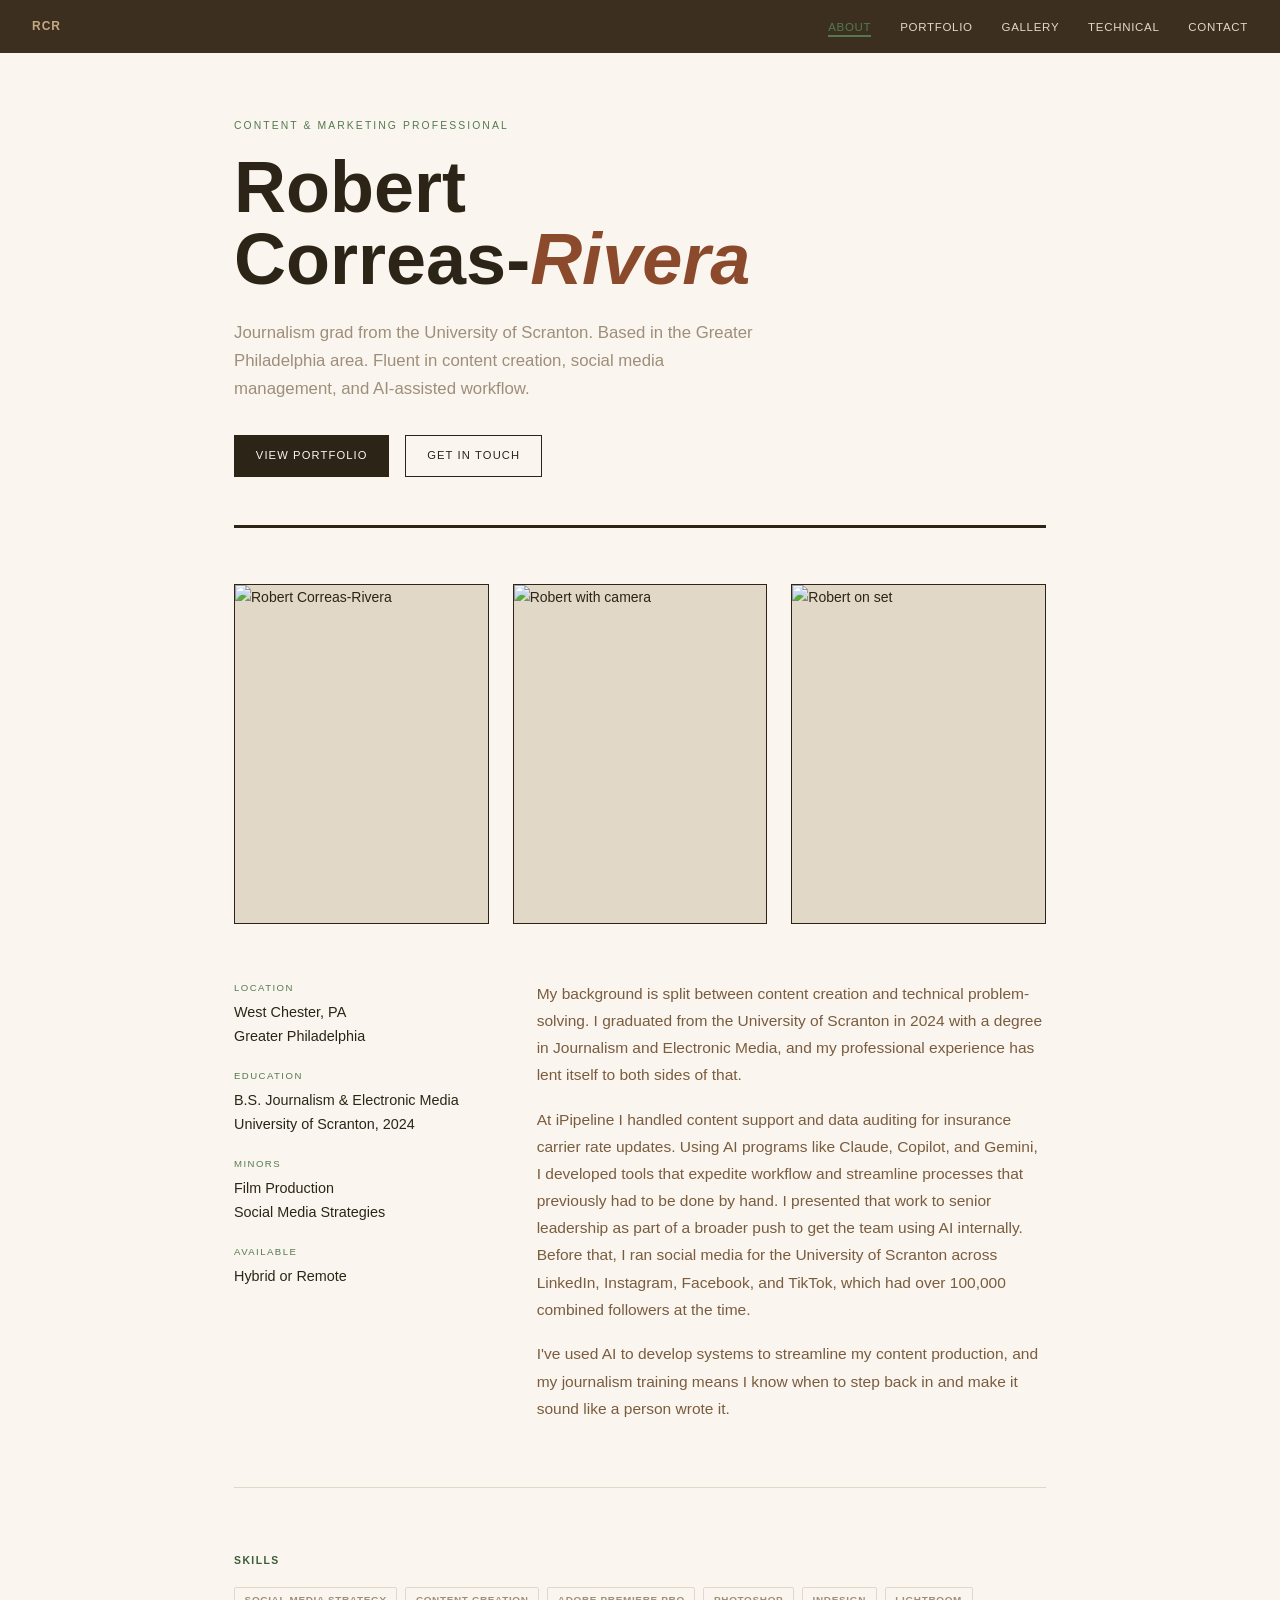
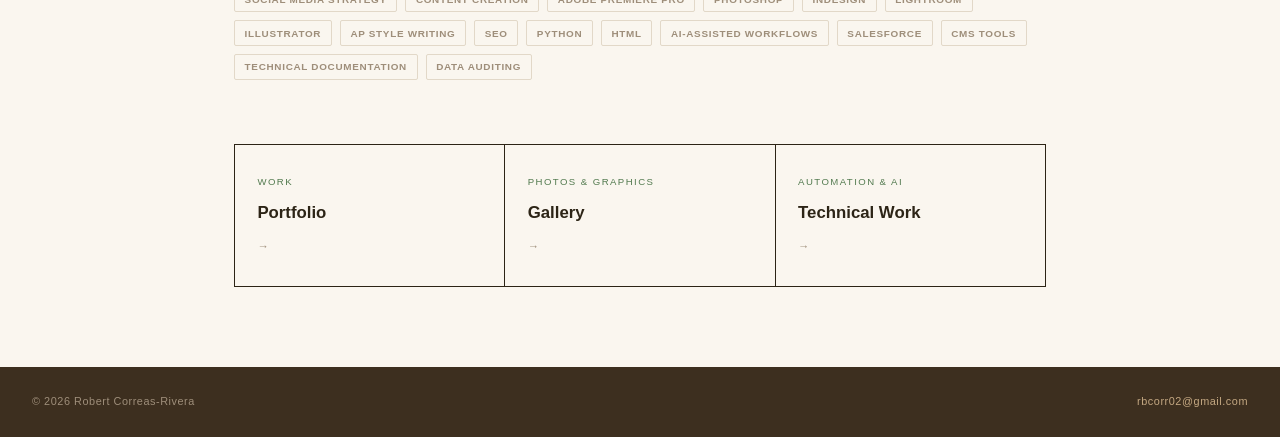
==== index.html @ 6defd9c9 "Add files via upload" ====
<!DOCTYPE html>
<html lang="en">
<head>
  <meta charset="UTF-8">
  <meta name="viewport" content="width=device-width, initial-scale=1.0">
  <title>Robert Correas-Rivera</title>
  <link rel="stylesheet" href="style.css">
  <style>
    /* ── HERO ── */
    .hero {
      padding: 4rem 0 3rem;
      border-bottom: 3px solid var(--bark);
      margin-bottom: 3.5rem;
    }

    .hero-eyebrow {
      font-family: Verdana, Geneva, Tahoma, sans-serif;
      font-size: 0.65rem;
      letter-spacing: 0.2em;
      text-transform: uppercase;
      color: var(--moss);
      margin-bottom: 1rem;
    }

    .hero h1 {
      font-size: clamp(2.4rem, 8vw, 4.5rem);
      font-weight: 700;
      line-height: 1.0;
      margin-bottom: 1.5rem;
    }

    .hero h1 em {
      font-style: italic;
      color: var(--rust);
    }

    .hero-sub {
      font-size: 1.05rem;
      color: var(--stone);
      max-width: 520px;
      line-height: 1.65;
      margin-bottom: 2rem;
    }

    .hero-cta {
      display: flex;
      gap: 1rem;
      flex-wrap: wrap;
    }

    .btn {
      font-family: Verdana, Geneva, Tahoma, sans-serif;
      font-size: 0.7rem;
      letter-spacing: 0.1em;
      text-transform: uppercase;
      text-decoration: none;
      padding: 0.65rem 1.3rem;
      border: 1.5px solid var(--bark);
      color: var(--bark);
      transition: background 0.15s, color 0.15s;
    }

    .btn:hover { background: var(--bark); color: var(--cream); }
    .btn.primary { background: var(--bark); color: var(--cream); }
    .btn.primary:hover { background: var(--rust); border-color: var(--rust); }

    /* ── ABOUT GRID ── */
    .about-grid {
      display: grid;
      grid-template-columns: 1fr 1fr 1fr;
      gap: 1.5rem;
      margin-bottom: 3.5rem;
    }

    .photo-slot {
      aspect-ratio: 3/4;
      background: var(--fog);
      border: 1.5px solid var(--bark);
      display: flex;
      align-items: center;
      justify-content: center;
      overflow: hidden;
    }

    .photo-slot img {
      width: 100%;
      height: 100%;
      object-fit: cover;
      display: block;
    }

    .photo-slot .placeholder-text {
      font-family: Verdana, Geneva, Tahoma, sans-serif;
      font-size: 0.6rem;
      color: var(--stone);
      text-align: center;
      padding: 1rem;
      letter-spacing: 0.08em;
    }

    /* ── BIO SECTION ── */
    .bio {
      display: grid;
      grid-template-columns: 1fr 2fr;
      gap: 3rem;
      margin-bottom: 4rem;
      padding-bottom: 3rem;
      border-bottom: 1.5px solid var(--fog);
    }

    .bio-sidebar {}

    .bio-sidebar .label-stack {
      display: flex;
      flex-direction: column;
      gap: 1.2rem;
    }

    .label-item {}
    .label-item .lk {
      font-family: Verdana, Geneva, Tahoma, sans-serif;
      font-size: 0.6rem;
      letter-spacing: 0.15em;
      text-transform: uppercase;
      color: var(--moss);
      display: block;
      margin-bottom: 0.2rem;
    }
    .label-item .lv {
      font-size: 0.9rem;
      color: var(--bark);
      line-height: 1.4;
    }

    .bio-body p {
      font-size: 0.97rem;
      margin-bottom: 1.1rem;
      color: var(--clay);
    }

    /* ── SKILLS ROW ── */
    .skills-section {
      margin-bottom: 4rem;
    }

    .skills-grid {
      display: flex;
      flex-wrap: wrap;
      gap: 0.5rem;
      margin-top: 1rem;
    }

    /* ── NAV CARDS ── */
    .nav-cards {
      display: grid;
      grid-template-columns: repeat(3, 1fr);
      gap: 1px;
      background: var(--bark);
      border: 1.5px solid var(--bark);
      margin-bottom: 4rem;
    }

    .nav-card {
      background: var(--cream);
      padding: 1.8rem 1.4rem;
      text-decoration: none;
      color: var(--bark);
      transition: background 0.15s;
      display: block;
    }

    .nav-card:hover { background: var(--bark); color: var(--cream); }
    .nav-card:hover .nc-label { color: var(--rust); }
    .nav-card:hover .nc-arrow { color: var(--rust); }

    .nc-label {
      font-family: Verdana, Geneva, Tahoma, sans-serif;
      font-size: 0.6rem;
      letter-spacing: 0.15em;
      text-transform: uppercase;
      color: var(--moss);
      display: block;
      margin-bottom: 0.5rem;
    }

    .nc-title {
      font-size: 1.05rem;
      font-weight: 700;
      display: block;
      margin-bottom: 0.3rem;
    }

    .nc-arrow {
      font-family: Verdana, Geneva, Tahoma, sans-serif;
      font-size: 0.7rem;
      color: var(--stone);
    }

    @media (max-width: 640px) {
      .about-grid { grid-template-columns: 1fr 1fr; }
      .about-grid .photo-slot:last-child { display: none; }
      .bio { grid-template-columns: 1fr; gap: 1.5rem; }
      .nav-cards { grid-template-columns: 1fr; }
    }
  </style>
</head>
<body>

<nav>
  <a href="index.html" class="nav-name">RCR</a>
  <ul class="nav-links">
    <li><a href="index.html" class="active">About</a></li>
    <li><a href="portfolio.html">Portfolio</a></li>
    <li><a href="gallery.html">Gallery</a></li>
    <li><a href="technical.html">Technical</a></li>
    <li><a href="contact.html">Contact</a></li>
  </ul>
</nav>

<div class="container">

  <div class="hero">
    <p class="hero-eyebrow">Content &amp; Marketing Professional</p>
    <h1>Robert<br>Correas-<em>Rivera</em></h1>
    <p class="hero-sub">Journalism grad from the University of Scranton. Based in the Greater Philadelphia area. Fluent in content creation, social media management, and AI-assisted workflow.</p>
    <div class="hero-cta">
      <a href="portfolio.html" class="btn primary">View Portfolio</a>
      <a href="contact.html" class="btn">Get in Touch</a>
    </div>
  </div>

  <!-- Photos -->
  <div class="about-grid">
    <div class="photo-slot">
      <img src="images/about-01.jpg" alt="Robert Correas-Rivera">
    </div>
    <div class="photo-slot">
      <img src="images/about-02.jpg" alt="Robert with camera">
    </div>
    <div class="photo-slot">
      <img src="images/about-03.jpg" alt="Robert on set">
    </div>
  </div>

  <!-- Bio -->
  <div class="bio">
    <div class="bio-sidebar">
      <div class="label-stack">
        <div class="label-item">
          <span class="lk">Location</span>
          <span class="lv">West Chester, PA<br>Greater Philadelphia</span>
        </div>
        <div class="label-item">
          <span class="lk">Education</span>
          <span class="lv">B.S. Journalism &amp; Electronic Media<br>University of Scranton, 2024</span>
        </div>
        <div class="label-item">
          <span class="lk">Minors</span>
          <span class="lv">Film Production<br>Social Media Strategies</span>
        </div>
        <div class="label-item">
          <span class="lk">Available</span>
          <span class="lv">Hybrid or Remote</span>
        </div>
      </div>
    </div>
    <div class="bio-body">
      <p>
        My background is split between content creation and technical problem-solving. I graduated
        from the University of Scranton in 2024 with a degree in Journalism and Electronic Media,
        and my professional experience has lent itself to both sides of that.
      </p>
      <p>
        At iPipeline I handled content support and data auditing for insurance carrier rate updates.
        Using AI programs like Claude, Copilot, and Gemini, I developed tools that expedite workflow
        and streamline processes that previously had to be done by hand. I presented that work to
        senior leadership as part of a broader push to get the team using AI internally. Before that,
        I ran social media for the University of Scranton across LinkedIn, Instagram, Facebook, and
        TikTok, which had over 100,000 combined followers at the time.
      </p>
      <p>
        I've used AI to develop systems to streamline my content production, and my journalism
        training means I know when to step back in and make it sound like a person wrote it.
      </p>
    </div>
  </div>

  <!-- Skills -->
  <div class="skills-section">
    <div class="section-label">Skills</div>
    <div class="skills-grid">
      <span class="tag light">Social Media Strategy</span>
      <span class="tag light">Content Creation</span>
      <span class="tag light">Adobe Premiere Pro</span>
      <span class="tag light">Photoshop</span>
      <span class="tag light">InDesign</span>
      <span class="tag light">Lightroom</span>
      <span class="tag light">Illustrator</span>
      <span class="tag light">AP Style Writing</span>
      <span class="tag light">SEO</span>
      <span class="tag light">Python</span>
      <span class="tag light">HTML</span>
      <span class="tag light">AI-Assisted Workflows</span>
      <span class="tag light">Salesforce</span>
      <span class="tag light">CMS Tools</span>
      <span class="tag light">Technical Documentation</span>
      <span class="tag light">Data Auditing</span>
    </div>
  </div>

  <!-- Page nav cards -->
  <div class="nav-cards">
    <a href="portfolio.html" class="nav-card">
      <span class="nc-label">Work</span>
      <span class="nc-title">Portfolio</span>
      <span class="nc-arrow">→</span>
    </a>
    <a href="gallery.html" class="nav-card">
      <span class="nc-label">Photos &amp; Graphics</span>
      <span class="nc-title">Gallery</span>
      <span class="nc-arrow">→</span>
    </a>
    <a href="technical.html" class="nav-card">
      <span class="nc-label">Automation &amp; AI</span>
      <span class="nc-title">Technical Work</span>
      <span class="nc-arrow">→</span>
    </a>
  </div>

</div>

<footer>
  <span>© 2026 Robert Correas-Rivera</span>
  <a href="contact.html">rbcorr02@gmail.com</a>
</footer>

</body>
</html>
---- style.css ----
*, *::before, *::after { box-sizing: border-box; margin: 0; padding: 0; }

:root {
  --bark:    #2c2416;
  --soil:    #3d2f1f;
  --clay:    #7a5c3e;
  --sand:    #c4a882;
  --linen:   #f0e8d8;
  --cream:   #faf6ef;
  --sage:    #6b7c5c;
  --forest:  #3a5c38;
  --moss:    #527a4f;
  --rust:    #8b4a2b;
  --stone:   #9e8e7a;
  --fog:     #e2d8c8;
}

html { scroll-behavior: smooth; }

body {
  background: var(--cream);
  color: var(--bark);
  font-family: Verdana, Geneva, Tahoma, sans-serif;
  font-size: 14px;
  line-height: 1.75;
  min-height: 100vh;
}

/* ── NAV ── */
nav {
  background: var(--soil);
  padding: 0.9rem 2rem;
  display: flex;
  align-items: center;
  justify-content: space-between;
  position: sticky;
  top: 0;
  z-index: 100;
}

.nav-name {
  font-size: 0.75rem;
  font-weight: bold;
  letter-spacing: 0.08em;
  text-transform: uppercase;
  text-decoration: none;
  color: var(--sand);
}

.nav-links {
  display: flex;
  gap: 1.8rem;
  list-style: none;
}

.nav-links a {
  font-size: 0.72rem;
  letter-spacing: 0.06em;
  text-transform: uppercase;
  text-decoration: none;
  color: var(--fog);
  transition: color 0.15s;
}

.nav-links a:hover { color: var(--sand); }
.nav-links a.active { color: var(--moss); border-bottom: 2px solid var(--moss); padding-bottom: 2px; }

/* ── CONTAINER ── */
.container {
  max-width: 860px;
  margin: 0 auto;
  padding: 0 1.5rem;
}

/* ── PAGE HEADER ── */
.page-header {
  padding: 3rem 0 2rem;
  border-bottom: 3px solid var(--clay);
  margin-bottom: 3rem;
}

.page-header .eyebrow {
  font-size: 0.68rem;
  letter-spacing: 0.14em;
  text-transform: uppercase;
  color: var(--moss);
  margin-bottom: 0.5rem;
  font-weight: bold;
}

.page-header h1 {
  font-size: clamp(1.6rem, 5vw, 2.5rem);
  font-weight: bold;
  color: var(--soil);
  line-height: 1.15;
}

/* ── SECTION LABEL ── */
.section-label {
  font-size: 0.65rem;
  letter-spacing: 0.14em;
  text-transform: uppercase;
  color: var(--forest);
  font-weight: bold;
  margin-bottom: 0.9rem;
}

/* ── TAGS ── */
.tag {
  font-size: 0.62rem;
  letter-spacing: 0.07em;
  text-transform: uppercase;
  background: var(--forest);
  color: var(--cream);
  padding: 0.2rem 0.6rem;
  border-radius: 2px;
  font-weight: bold;
}

.tag.light {
  background: transparent;
  color: var(--stone);
  border: 1px solid var(--fog);
}

/* ── FOOTER ── */
footer {
  background: var(--soil);
  padding: 1.6rem 2rem;
  margin-top: 5rem;
  display: flex;
  justify-content: space-between;
  align-items: center;
  flex-wrap: wrap;
  gap: 0.8rem;
}

footer span {
  font-size: 0.68rem;
  color: var(--stone);
  letter-spacing: 0.05em;
}

footer a {
  font-size: 0.68rem;
  color: var(--sand);
  text-decoration: none;
  letter-spacing: 0.05em;
}

footer a:hover { color: var(--cream); }

/* ── RESPONSIVE NAV ── */
@media (max-width: 540px) {
  nav { padding: 0.8rem 1rem; }
  .nav-links { gap: 1rem; }
  .nav-links a { font-size: 0.62rem; }
}
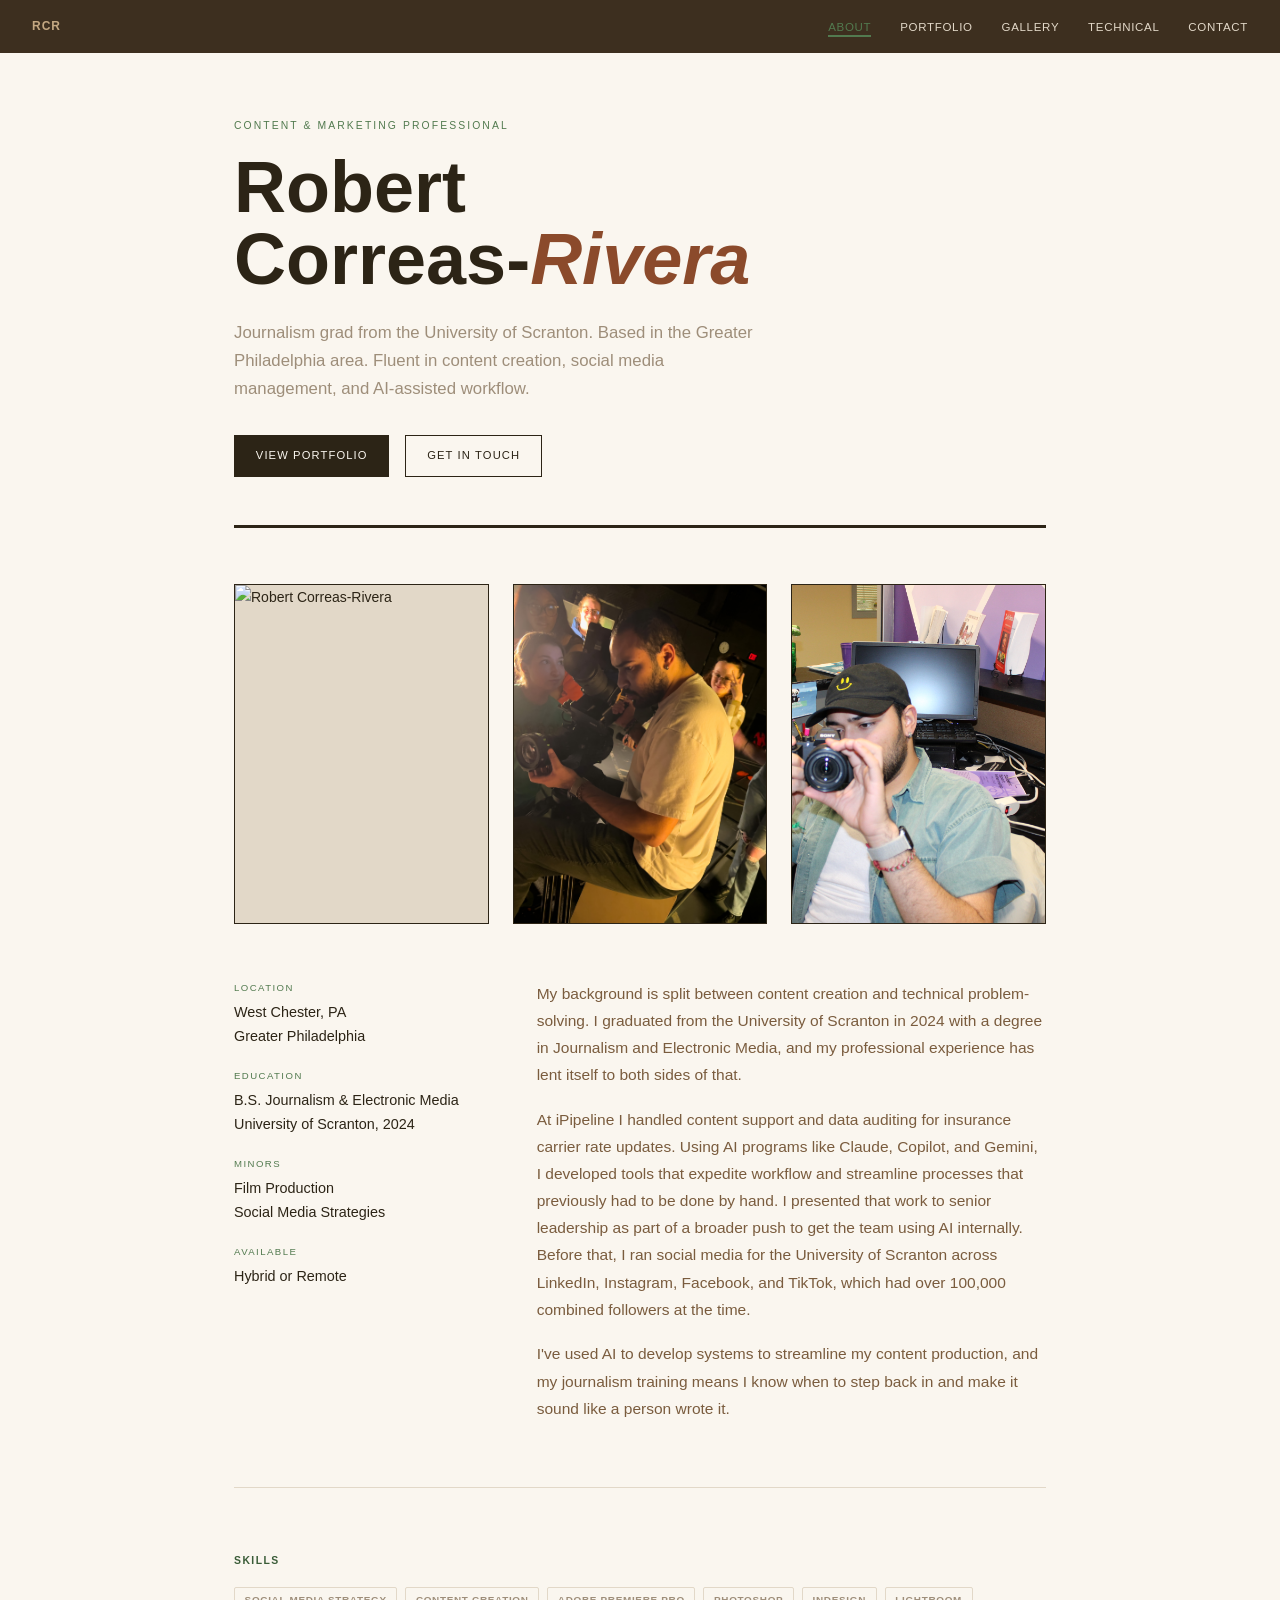
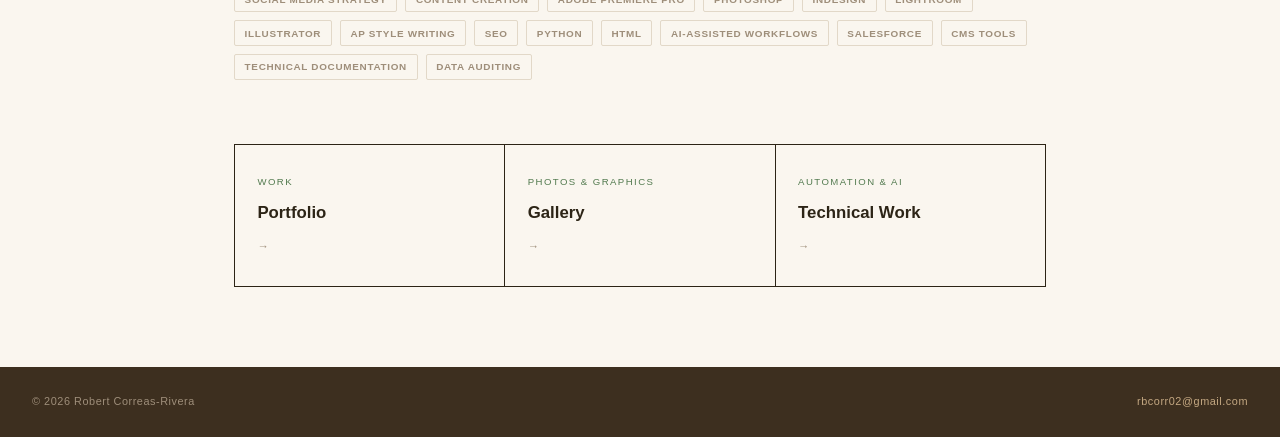
==== commit 196cdac1: "Slight tweaks to SEO" ====
--- a/index.html
+++ b/index.html
@@ -3,6 +3,7 @@
 <head>
   <meta charset="UTF-8">
   <meta name="viewport" content="width=device-width, initial-scale=1.0">
+  <meta name="description" content="Portfolio of Robert Correas-Rivera, a content and marketing professional with expertise in social media strategy, content creation, and AI-assisted workflows.">
   <title>Robert Correas-Rivera</title>
   <link rel="stylesheet" href="style.css">
   <style>
@@ -20,6 +21,7 @@
       text-transform: uppercase;
       color: var(--moss);
       margin-bottom: 1rem;
+      display: block;
     }
 
     .hero h1 {
@@ -57,7 +59,25 @@
       padding: 0.65rem 1.3rem;
       border: 1.5px solid var(--bark);
       color: var(--bark);
-      transition: background 0.15s, color 0.15s;
+      transition: background 0.15s, color 0.15s, transform 0.15s;
+      display: inline-block;
+    }
+    
+    .btn:hover { 
+      background: var(--bark); 
+      color: var(--cream);
+      transform: translateY(-2px);
+    }
+    
+    .btn.primary { 
+      background: var(--bark); 
+      color: var(--cream);
+    }
+    
+    .btn.primary:hover { 
+      background: var(--rust); 
+      border-color: var(--rust);
+      transform: translateY(-2px);
     }
 
     .btn:hover { background: var(--bark); color: var(--cream); }
@@ -171,7 +191,7 @@
 
     .nav-card:hover { background: var(--bark); color: var(--cream); }
     .nav-card:hover .nc-label { color: var(--rust); }
-    .nav-card:hover .nc-arrow { color: var(--rust); }
+    .nav-card:hover .nc-arrow { color: var(--rust); transform: translateX(4px); }
 
     .nc-label {
       font-family: Verdana, Geneva, Tahoma, sans-serif;
@@ -206,10 +226,10 @@
 </head>
 <body>
 
-<nav>
-  <a href="index.html" class="nav-name">RCR</a>
+<nav aria-label="Primary navigation">
+  <a href="index.html" class="nav-name" aria-label="Home page">RCR</a>
   <ul class="nav-links">
-    <li><a href="index.html" class="active">About</a></li>
+    <li><a href="index.html" class="active" aria-current="page">About</a></li>
     <li><a href="portfolio.html">Portfolio</a></li>
     <li><a href="gallery.html">Gallery</a></li>
     <li><a href="technical.html">Technical</a></li>
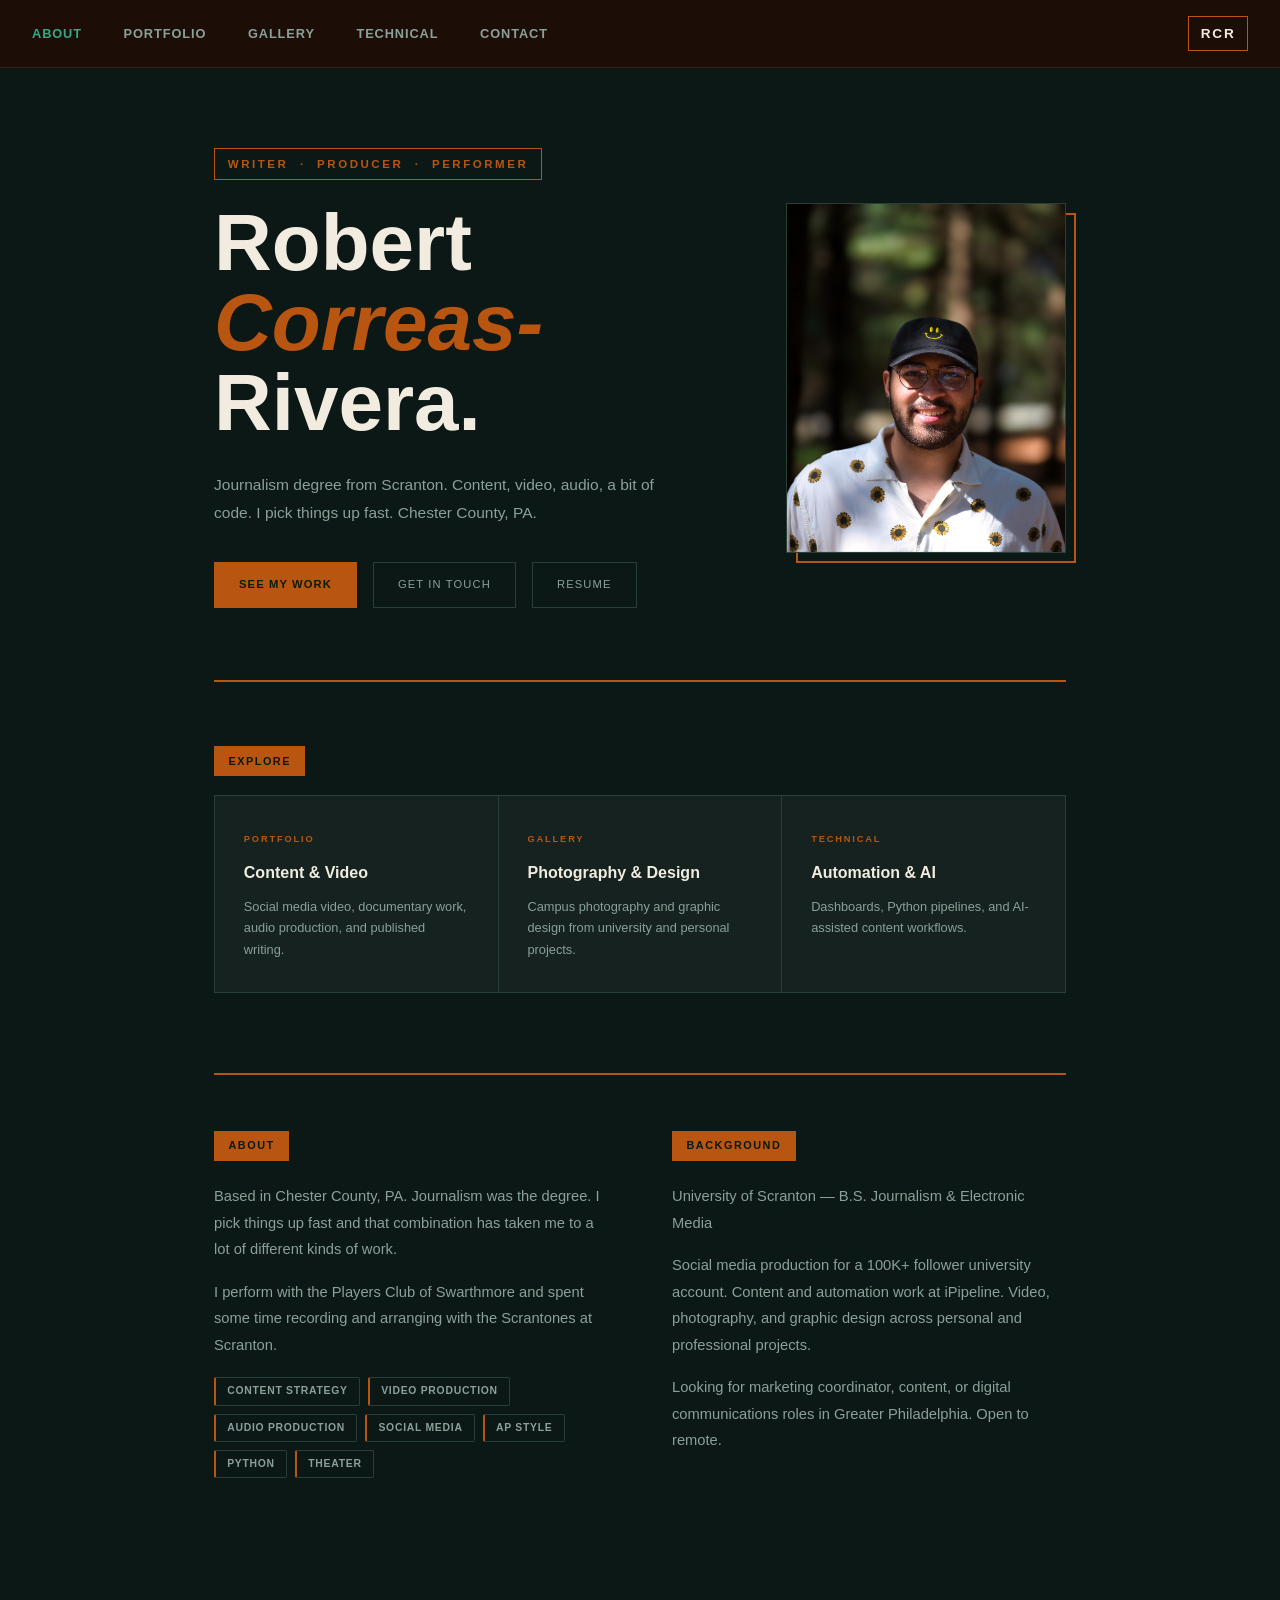
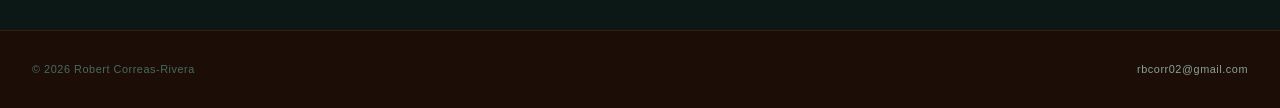
==== commit 29b4441a: "Revamped portfolio" ====
--- a/index.html
+++ b/index.html
@@ -3,45 +3,52 @@
 <head>
   <meta charset="UTF-8">
   <meta name="viewport" content="width=device-width, initial-scale=1.0">
-  <meta name="description" content="Portfolio of Robert Correas-Rivera, a content and marketing professional with expertise in social media strategy, content creation, and AI-assisted workflows.">
+  <meta name="description" content="Robert Correas-Rivera — writer, producer, and performer based in Chester County, PA.">
   <title>Robert Correas-Rivera</title>
   <link rel="stylesheet" href="style.css">
   <style>
     /* ── HERO ── */
     .hero {
-      padding: 4rem 0 3rem;
-      border-bottom: 3px solid var(--bark);
-      margin-bottom: 3.5rem;
+      display: grid;
+      grid-template-columns: 1fr 280px;
+      gap: 4rem;
+      align-items: center;
+      padding: 5rem 0 4.5rem;
+      border-bottom: 2px solid var(--orange);
+      margin-bottom: 4rem;
     }
 
     .hero-eyebrow {
-      font-family: Verdana, Geneva, Tahoma, sans-serif;
-      font-size: 0.65rem;
-      letter-spacing: 0.2em;
+      font-size: 0.72rem;
+      letter-spacing: 0.22em;
       text-transform: uppercase;
-      color: var(--moss);
-      margin-bottom: 1rem;
-      display: block;
+      color: var(--orange);
+      margin-bottom: 1.4rem;
+      display: inline-block;
+      font-weight: bold;
+      border: 1.5px solid var(--orange);
+      padding: 0.3rem 0.8rem;
     }
 
     .hero h1 {
-      font-size: clamp(2.4rem, 8vw, 4.5rem);
+      font-size: clamp(2.8rem, 8vw, 5rem);
       font-weight: 700;
       line-height: 1.0;
-      margin-bottom: 1.5rem;
+      margin-bottom: 1.8rem;
+      color: var(--text);
     }
 
     .hero h1 em {
       font-style: italic;
-      color: var(--rust);
+      color: var(--orange);
     }
 
     .hero-sub {
-      font-size: 1.05rem;
-      color: var(--stone);
-      max-width: 520px;
-      line-height: 1.65;
-      margin-bottom: 2rem;
+      font-size: 0.97rem;
+      color: var(--text2);
+      max-width: 480px;
+      line-height: 1.8;
+      margin-bottom: 2.2rem;
     }
 
     .hero-cta {
@@ -56,180 +63,147 @@
       letter-spacing: 0.1em;
       text-transform: uppercase;
       text-decoration: none;
-      padding: 0.65rem 1.3rem;
-      border: 1.5px solid var(--bark);
-      color: var(--bark);
-      transition: background 0.15s, color 0.15s, transform 0.15s;
+      padding: 0.75rem 1.5rem;
+      border: 1.5px solid var(--border);
+      color: var(--text2);
+      transition: all 0.15s;
       display: inline-block;
     }
-    
-    .btn:hover { 
-      background: var(--bark); 
-      color: var(--cream);
-      transform: translateY(-2px);
-    }
-    
-    .btn.primary { 
-      background: var(--bark); 
-      color: var(--cream);
-    }
-    
-    .btn.primary:hover { 
-      background: var(--rust); 
-      border-color: var(--rust);
-      transform: translateY(-2px);
-    }
-
-    .btn:hover { background: var(--bark); color: var(--cream); }
-    .btn.primary { background: var(--bark); color: var(--cream); }
-    .btn.primary:hover { background: var(--rust); border-color: var(--rust); }
-
-    /* ── ABOUT GRID ── */
-    .about-grid {
-      display: grid;
-      grid-template-columns: 1fr 1fr 1fr;
-      gap: 1.5rem;
-      margin-bottom: 3.5rem;
-    }
-
-    .photo-slot {
-      aspect-ratio: 3/4;
-      background: var(--fog);
-      border: 1.5px solid var(--bark);
-      display: flex;
-      align-items: center;
-      justify-content: center;
+
+    .btn:hover { border-color: var(--text2); color: var(--text); }
+
+    .btn.primary {
+      background: var(--orange);
+      border-color: var(--orange);
+      color: #0c1a09;
+      font-weight: bold;
+    }
+
+    .btn.primary:hover {
+      background: var(--orange2);
+      border-color: var(--orange2);
+    }
+
+    /* photo with offset orange frame */
+    .hero-photo-wrap {
+      position: relative;
+    }
+
+    .hero-photo-wrap::after {
+      content: '';
+      position: absolute;
+      inset: 0;
+      border: 2px solid var(--orange);
+      transform: translate(10px, 10px);
+      z-index: 0;
+      pointer-events: none;
+    }
+
+    .hero-photo {
+      position: relative;
+      z-index: 1;
+      width: 100%;
+      aspect-ratio: 4/5;
       overflow: hidden;
-    }
-
-    .photo-slot img {
+      border: 1px solid var(--border);
+    }
+
+    .hero-photo img {
       width: 100%;
       height: 100%;
       object-fit: cover;
-      display: block;
-    }
-
-    .photo-slot .placeholder-text {
-      font-family: Verdana, Geneva, Tahoma, sans-serif;
-      font-size: 0.6rem;
-      color: var(--stone);
-      text-align: center;
-      padding: 1rem;
-      letter-spacing: 0.08em;
-    }
-
-    /* ── BIO SECTION ── */
+      object-position: center 15%;
+      display: block;
+    }
+
+    /* ── SECTION CARDS ── */
+    .work-grid {
+      display: grid;
+      grid-template-columns: repeat(3, 1fr);
+      gap: 1px;
+      background: var(--border);
+      border: 1px solid var(--border);
+      margin-bottom: 5rem;
+    }
+
+    .work-card {
+      background: var(--surface);
+      padding: 2rem 1.8rem;
+      text-decoration: none;
+      color: var(--text);
+      display: block;
+      transition: background 0.15s;
+      border-top: 3px solid transparent;
+    }
+
+    .work-card:hover {
+      background: var(--surface2);
+      border-top-color: var(--orange);
+    }
+
+    .wc-label {
+      font-size: 0.58rem;
+      letter-spacing: 0.2em;
+      text-transform: uppercase;
+      color: var(--orange);
+      font-weight: bold;
+      display: block;
+      margin-bottom: 0.7rem;
+    }
+
+    .wc-title {
+      font-size: 1rem;
+      font-weight: bold;
+      display: block;
+      margin-bottom: 0.6rem;
+    }
+
+    .wc-desc {
+      font-size: 0.8rem;
+      color: var(--text2);
+      line-height: 1.65;
+      display: block;
+    }
+
+    /* ── BIO ── */
     .bio {
       display: grid;
-      grid-template-columns: 1fr 2fr;
-      gap: 3rem;
-      margin-bottom: 4rem;
-      padding-bottom: 3rem;
-      border-bottom: 1.5px solid var(--fog);
-    }
-
-    .bio-sidebar {}
-
-    .bio-sidebar .label-stack {
-      display: flex;
-      flex-direction: column;
-      gap: 1.2rem;
-    }
-
-    .label-item {}
-    .label-item .lk {
-      font-family: Verdana, Geneva, Tahoma, sans-serif;
-      font-size: 0.6rem;
-      letter-spacing: 0.15em;
-      text-transform: uppercase;
-      color: var(--moss);
-      display: block;
-      margin-bottom: 0.2rem;
-    }
-    .label-item .lv {
-      font-size: 0.9rem;
-      color: var(--bark);
-      line-height: 1.4;
-    }
-
-    .bio-body p {
-      font-size: 0.97rem;
-      margin-bottom: 1.1rem;
-      color: var(--clay);
-    }
-
-    /* ── SKILLS ROW ── */
-    .skills-section {
-      margin-bottom: 4rem;
-    }
-
-    .skills-grid {
+      grid-template-columns: 1fr 1fr;
+      gap: 4rem;
+      padding: 3.5rem 0;
+      border-top: 2px solid var(--orange);
+    }
+
+
+    .bio p {
+      font-size: 0.92rem;
+      color: var(--text2);
+      line-height: 1.8;
+      margin-bottom: 1rem;
+    }
+
+    .bio-tags {
       display: flex;
       flex-wrap: wrap;
       gap: 0.5rem;
-      margin-top: 1rem;
-    }
-
-    /* ── NAV CARDS ── */
-    .nav-cards {
-      display: grid;
-      grid-template-columns: repeat(3, 1fr);
-      gap: 1px;
-      background: var(--bark);
-      border: 1.5px solid var(--bark);
-      margin-bottom: 4rem;
-    }
-
-    .nav-card {
-      background: var(--cream);
-      padding: 1.8rem 1.4rem;
-      text-decoration: none;
-      color: var(--bark);
-      transition: background 0.15s;
-      display: block;
-    }
-
-    .nav-card:hover { background: var(--bark); color: var(--cream); }
-    .nav-card:hover .nc-label { color: var(--rust); }
-    .nav-card:hover .nc-arrow { color: var(--rust); transform: translateX(4px); }
-
-    .nc-label {
-      font-family: Verdana, Geneva, Tahoma, sans-serif;
-      font-size: 0.6rem;
-      letter-spacing: 0.15em;
-      text-transform: uppercase;
-      color: var(--moss);
-      display: block;
-      margin-bottom: 0.5rem;
-    }
-
-    .nc-title {
-      font-size: 1.05rem;
-      font-weight: 700;
-      display: block;
-      margin-bottom: 0.3rem;
-    }
-
-    .nc-arrow {
-      font-family: Verdana, Geneva, Tahoma, sans-serif;
-      font-size: 0.7rem;
-      color: var(--stone);
-    }
-
-    @media (max-width: 640px) {
-      .about-grid { grid-template-columns: 1fr 1fr; }
-      .about-grid .photo-slot:last-child { display: none; }
-      .bio { grid-template-columns: 1fr; gap: 1.5rem; }
-      .nav-cards { grid-template-columns: 1fr; }
+      margin-top: 1.2rem;
+    }
+
+    @media (max-width: 700px) {
+      .hero { grid-template-columns: 1fr; gap: 2.5rem; padding: 3rem 0 3.5rem; }
+      .hero-photo-wrap { max-width: 240px; }
+      .hero-photo-wrap::after { display: none; }
+      .work-grid { grid-template-columns: 1fr; }
+      .bio { grid-template-columns: 1fr; gap: 2rem; }
     }
   </style>
 </head>
 <body>
 
-<nav aria-label="Primary navigation">
-  <a href="index.html" class="nav-name" aria-label="Home page">RCR</a>
+<nav>
+  <a href="index.html" class="nav-name">RCR</a>
   <ul class="nav-links">
-    <li><a href="index.html" class="active" aria-current="page">About</a></li>
+    <li><a href="index.html" class="active">About</a></li>
     <li><a href="portfolio.html">Portfolio</a></li>
     <li><a href="gallery.html">Gallery</a></li>
     <li><a href="technical.html">Technical</a></li>
@@ -240,118 +214,87 @@
 <div class="container">
 
   <div class="hero">
-    <p class="hero-eyebrow">Content &amp; Marketing Professional</p>
-    <h1>Robert<br>Correas-<em>Rivera</em></h1>
-    <p class="hero-sub">Journalism grad from the University of Scranton. Based in the Greater Philadelphia area. Fluent in content creation, social media management, and AI-assisted workflow.</p>
-    <div class="hero-cta">
-      <a href="portfolio.html" class="btn primary">View Portfolio</a>
-      <a href="contact.html" class="btn">Get in Touch</a>
+    <div>
+      <span class="hero-eyebrow">Writer &nbsp;&middot;&nbsp; Producer &nbsp;&middot;&nbsp; Performer</span>
+      <h1>Robert<br><em>Correas-</em><br>Rivera.</h1>
+      <p class="hero-sub">
+        Journalism degree from Scranton. Content, video, audio, a bit of code.
+        I pick things up fast. Chester County, PA.
+      </p>
+      <div class="hero-cta">
+        <a href="portfolio.html" class="btn primary">See my work</a>
+        <a href="contact.html" class="btn">Get in touch</a>
+        <a href="Robert_C-R_Resume.pdf" target="_blank" class="btn">Resume</a>
+      </div>
+    </div>
+    <div class="hero-photo-wrap">
+      <div class="hero-photo">
+        <img src="images/rob-correas-rivera.jpg" alt="Robert Correas-Rivera">
+      </div>
     </div>
   </div>
 
-  <!-- Photos -->
-  <div class="about-grid">
-    <div class="photo-slot">
-      <img src="images/about-01.jpg" alt="Robert Correas-Rivera">
+  <div class="section-label" style="margin-bottom: 1.2rem;">Explore</div>
+  <div class="work-grid">
+    <a href="portfolio.html" class="work-card">
+      <span class="wc-label">Portfolio</span>
+      <span class="wc-title">Content & Video</span>
+      <span class="wc-desc">Social media video, documentary work, audio production, and published writing.</span>
+    </a>
+    <a href="gallery.html" class="work-card">
+      <span class="wc-label">Gallery</span>
+      <span class="wc-title">Photography & Design</span>
+      <span class="wc-desc">Campus photography and graphic design from university and personal projects.</span>
+    </a>
+    <a href="technical.html" class="work-card">
+      <span class="wc-label">Technical</span>
+      <span class="wc-title">Automation & AI</span>
+      <span class="wc-desc">Dashboards, Python pipelines, and AI-assisted content workflows.</span>
+    </a>
+  </div>
+
+  <div class="bio">
+    <div>
+      <div class="section-label">About</div>
+      <p>
+        Based in Chester County, PA. Journalism was the degree. I pick things up fast
+        and that combination has taken me to a lot of different kinds of work.
+      </p>
+      <p>
+        I perform with the Players Club of Swarthmore and spent some time recording
+        and arranging with the Scrantones at Scranton.
+      </p>
+      <div class="bio-tags">
+        <span class="tag light">Content Strategy</span>
+        <span class="tag light">Video Production</span>
+        <span class="tag light">Audio Production</span>
+        <span class="tag light">Social Media</span>
+        <span class="tag light">AP Style</span>
+        <span class="tag light">Python</span>
+        <span class="tag light">Theater</span>
+      </div>
     </div>
-    <div class="photo-slot">
-      <img src="images/about-02.jpg" alt="Robert with camera">
-    </div>
-    <div class="photo-slot">
-      <img src="images/about-03.jpg" alt="Robert on set">
+    <div>
+      <div class="section-label">Background</div>
+      <p>University of Scranton &mdash; B.S. Journalism &amp; Electronic Media</p>
+      <p>
+        Social media production for a 100K+ follower university account. Content and
+        automation work at iPipeline. Video, photography, and graphic design across
+        personal and professional projects.
+      </p>
+      <p>
+        Looking for marketing coordinator, content, or digital communications roles
+        in Greater Philadelphia. Open to remote.
+      </p>
     </div>
   </div>
 
-  <!-- Bio -->
-  <div class="bio">
-    <div class="bio-sidebar">
-      <div class="label-stack">
-        <div class="label-item">
-          <span class="lk">Location</span>
-          <span class="lv">West Chester, PA<br>Greater Philadelphia</span>
-        </div>
-        <div class="label-item">
-          <span class="lk">Education</span>
-          <span class="lv">B.S. Journalism &amp; Electronic Media<br>University of Scranton, 2024</span>
-        </div>
-        <div class="label-item">
-          <span class="lk">Minors</span>
-          <span class="lv">Film Production<br>Social Media Strategies</span>
-        </div>
-        <div class="label-item">
-          <span class="lk">Available</span>
-          <span class="lv">Hybrid or Remote</span>
-        </div>
-      </div>
-    </div>
-    <div class="bio-body">
-      <p>
-        My background is split between content creation and technical problem-solving. I graduated
-        from the University of Scranton in 2024 with a degree in Journalism and Electronic Media,
-        and my professional experience has lent itself to both sides of that.
-      </p>
-      <p>
-        At iPipeline I handled content support and data auditing for insurance carrier rate updates.
-        Using AI programs like Claude, Copilot, and Gemini, I developed tools that expedite workflow
-        and streamline processes that previously had to be done by hand. I presented that work to
-        senior leadership as part of a broader push to get the team using AI internally. Before that,
-        I ran social media for the University of Scranton across LinkedIn, Instagram, Facebook, and
-        TikTok, which had over 100,000 combined followers at the time.
-      </p>
-      <p>
-        I've used AI to develop systems to streamline my content production, and my journalism
-        training means I know when to step back in and make it sound like a person wrote it.
-      </p>
-    </div>
-  </div>
-
-  <!-- Skills -->
-  <div class="skills-section">
-    <div class="section-label">Skills</div>
-    <div class="skills-grid">
-      <span class="tag light">Social Media Strategy</span>
-      <span class="tag light">Content Creation</span>
-      <span class="tag light">Adobe Premiere Pro</span>
-      <span class="tag light">Photoshop</span>
-      <span class="tag light">InDesign</span>
-      <span class="tag light">Lightroom</span>
-      <span class="tag light">Illustrator</span>
-      <span class="tag light">AP Style Writing</span>
-      <span class="tag light">SEO</span>
-      <span class="tag light">Python</span>
-      <span class="tag light">HTML</span>
-      <span class="tag light">AI-Assisted Workflows</span>
-      <span class="tag light">Salesforce</span>
-      <span class="tag light">CMS Tools</span>
-      <span class="tag light">Technical Documentation</span>
-      <span class="tag light">Data Auditing</span>
-    </div>
-  </div>
-
-  <!-- Page nav cards -->
-  <div class="nav-cards">
-    <a href="portfolio.html" class="nav-card">
-      <span class="nc-label">Work</span>
-      <span class="nc-title">Portfolio</span>
-      <span class="nc-arrow">→</span>
-    </a>
-    <a href="gallery.html" class="nav-card">
-      <span class="nc-label">Photos &amp; Graphics</span>
-      <span class="nc-title">Gallery</span>
-      <span class="nc-arrow">→</span>
-    </a>
-    <a href="technical.html" class="nav-card">
-      <span class="nc-label">Automation &amp; AI</span>
-      <span class="nc-title">Technical Work</span>
-      <span class="nc-arrow">→</span>
-    </a>
-  </div>
-
 </div>
+</div>
 
 <footer>
-  <span>© 2026 Robert Correas-Rivera</span>
-  <a href="contact.html">rbcorr02@gmail.com</a>
+  <span>&copy; 2026 Robert Correas-Rivera</span>
+  <a href="mailto:rbcorr02@gmail.com">rbcorr02@gmail.com</a>
 </footer>
 
 </body>
--- a/style.css
+++ b/style.css
@@ -1,25 +1,24 @@
 *, *::before, *::after { box-sizing: border-box; margin: 0; padding: 0; }
 
 :root {
-  --bark:    #2c2416;
-  --soil:    #3d2f1f;
-  --clay:    #7a5c3e;
-  --sand:    #c4a882;
-  --linen:   #f0e8d8;
-  --cream:   #faf6ef;
-  --sage:    #6b7c5c;
-  --forest:  #3a5c38;
-  --moss:    #527a4f;
-  --rust:    #8b4a2b;
-  --stone:   #9e8e7a;
-  --fog:     #e2d8c8;
+  --bg:       #0c1816;
+  --surface:  #152220;
+  --surface2: #1e2e2a;
+  --border:   #2a3e38;
+  --orange:   #b85510;
+  --orange2:  #cc6a1e;
+  --green:    #2a8870;
+  --green2:   #35a888;
+  --text:     #f2ece0;
+  --text2:    #8aa098;
+  --text3:    #4a6860;
 }
 
 html { scroll-behavior: smooth; }
 
 body {
-  background: var(--cream);
-  color: var(--bark);
+  background: var(--bg);
+  color: var(--text);
   font-family: Verdana, Geneva, Tahoma, sans-serif;
   font-size: 14px;
   line-height: 1.75;
@@ -28,106 +27,124 @@
 
 /* ── NAV ── */
 nav {
-  background: var(--soil);
-  padding: 0.9rem 2rem;
+  background: #1c0e07;
+  padding: 1rem 2rem;
   display: flex;
   align-items: center;
   justify-content: space-between;
   position: sticky;
   top: 0;
   z-index: 100;
+  border-bottom: 1px solid #3a1e0e;
 }
 
+.nav-name { order: 2; }
+.nav-links { order: 1; }
+
 .nav-name {
-  font-size: 0.75rem;
-  font-weight: bold;
-  letter-spacing: 0.08em;
+  font-size: 0.85rem;
+  font-weight: 900;
+  letter-spacing: 0.14em;
   text-transform: uppercase;
   text-decoration: none;
-  color: var(--sand);
+  color: var(--text);
+  border: 1.5px solid var(--orange);
+  padding: 0.3rem 0.7rem;
 }
 
 .nav-links {
   display: flex;
-  gap: 1.8rem;
+  gap: 2.6rem;
   list-style: none;
 }
 
 .nav-links a {
-  font-size: 0.72rem;
-  letter-spacing: 0.06em;
+  font-size: 0.8rem;
+  font-weight: bold;
+  letter-spacing: 0.07em;
   text-transform: uppercase;
   text-decoration: none;
-  color: var(--fog);
+  color: var(--text2);
   transition: color 0.15s;
 }
 
-.nav-links a:hover { color: var(--sand); }
-.nav-links a.active { color: var(--moss); border-bottom: 2px solid var(--moss); padding-bottom: 2px; }
+.nav-links a:hover { color: var(--text); }
+.nav-links a.active { color: var(--green2); }
 
 /* ── CONTAINER ── */
 .container {
-  max-width: 860px;
+  max-width: 900px;
   margin: 0 auto;
   padding: 0 1.5rem;
 }
 
+
 /* ── PAGE HEADER ── */
 .page-header {
-  padding: 3rem 0 2rem;
-  border-bottom: 3px solid var(--clay);
+  padding: 3.5rem 0 2.5rem;
+  border-bottom: 2px solid var(--orange);
   margin-bottom: 3rem;
 }
 
 .page-header .eyebrow {
-  font-size: 0.68rem;
-  letter-spacing: 0.14em;
+  font-size: 0.72rem;
+  letter-spacing: 0.18em;
   text-transform: uppercase;
-  color: var(--moss);
-  margin-bottom: 0.5rem;
+  color: var(--orange);
+  margin-bottom: 0.8rem;
   font-weight: bold;
+  display: inline-block;
+  border: 1.5px solid var(--orange);
+  padding: 0.25rem 0.7rem;
 }
 
 .page-header h1 {
-  font-size: clamp(1.6rem, 5vw, 2.5rem);
+  font-size: clamp(1.8rem, 5vw, 2.8rem);
   font-weight: bold;
-  color: var(--soil);
+  color: var(--text);
   line-height: 1.15;
 }
 
 /* ── SECTION LABEL ── */
 .section-label {
-  font-size: 0.65rem;
+  font-size: 0.68rem;
   letter-spacing: 0.14em;
   text-transform: uppercase;
-  color: var(--forest);
+  color: #0c1816;
   font-weight: bold;
-  margin-bottom: 0.9rem;
+  margin-bottom: 1.4rem;
+  background: var(--orange);
+  display: inline-block;
+  padding: 0.35rem 0.9rem;
 }
 
 /* ── TAGS ── */
 .tag {
-  font-size: 0.62rem;
+  font-size: 0.65rem;
   letter-spacing: 0.07em;
   text-transform: uppercase;
-  background: var(--forest);
-  color: var(--cream);
-  padding: 0.2rem 0.6rem;
+  background: var(--green);
+  color: var(--text);
+  padding: 0.25rem 0.7rem;
   border-radius: 2px;
   font-weight: bold;
+  border: 1.5px solid var(--orange);
 }
 
 .tag.light {
   background: transparent;
-  color: var(--stone);
-  border: 1px solid var(--fog);
+  color: var(--text2);
+  border: 1px solid var(--border);
+  border-left: 2px solid var(--orange);
+  font-weight: bold;
 }
 
 /* ── FOOTER ── */
 footer {
-  background: var(--soil);
-  padding: 1.6rem 2rem;
-  margin-top: 5rem;
+  background: #1c0e07;
+  border-top: 1px solid #3a1e0e;
+  padding: 1.8rem 2rem;
+  margin-top: 6rem;
   display: flex;
   justify-content: space-between;
   align-items: center;
@@ -137,22 +154,22 @@
 
 footer span {
   font-size: 0.68rem;
-  color: var(--stone);
+  color: var(--text3);
   letter-spacing: 0.05em;
 }
 
 footer a {
   font-size: 0.68rem;
-  color: var(--sand);
+  color: var(--text2);
   text-decoration: none;
   letter-spacing: 0.05em;
 }
 
-footer a:hover { color: var(--cream); }
+footer a:hover { color: var(--orange); }
 
 /* ── RESPONSIVE NAV ── */
 @media (max-width: 540px) {
-  nav { padding: 0.8rem 1rem; }
-  .nav-links { gap: 1rem; }
-  .nav-links a { font-size: 0.62rem; }
+  nav { padding: 0.9rem 1rem; }
+  .nav-links { gap: 1.4rem; }
+  .nav-links a { font-size: 0.68rem; }
 }
